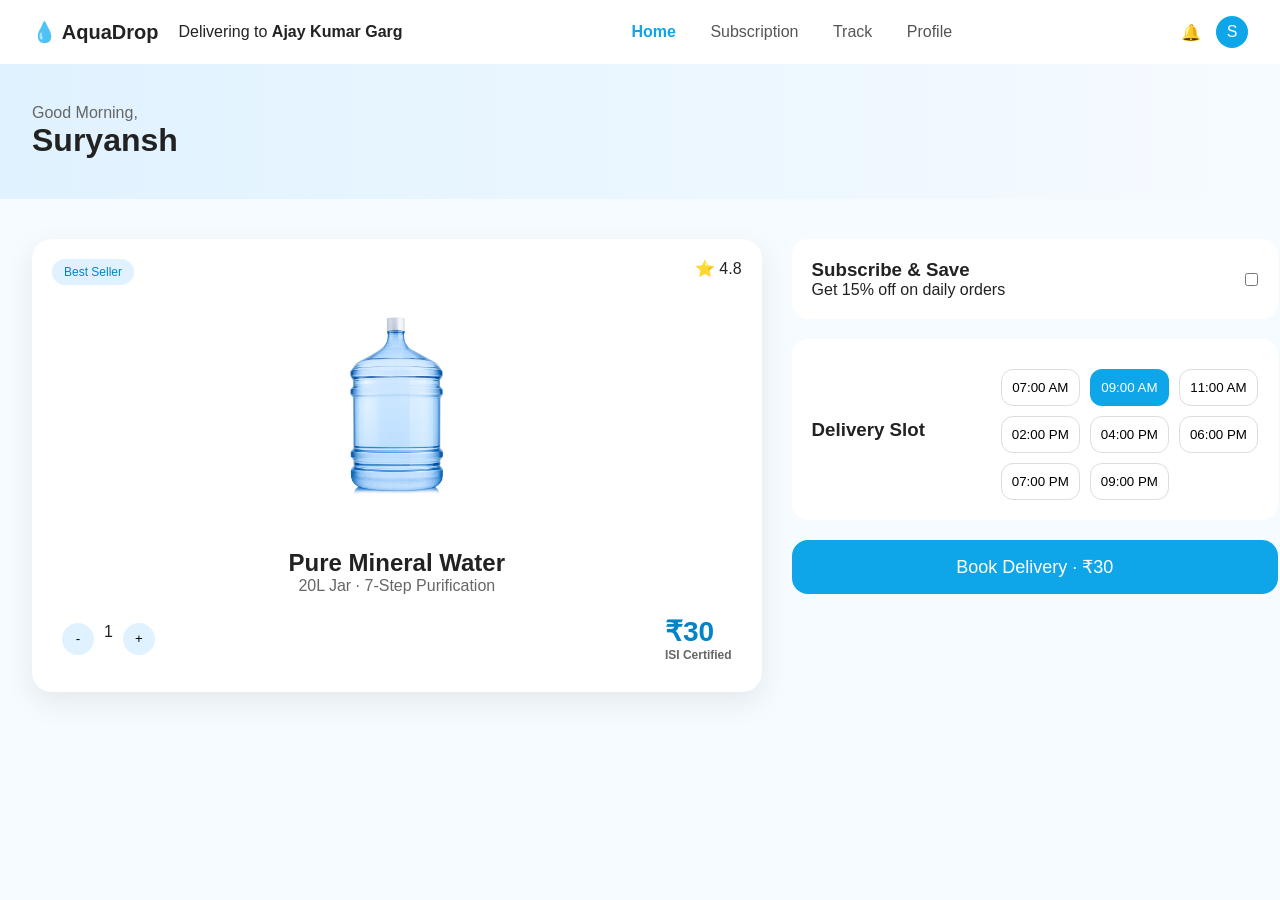
==== index.html @ 6c85db41 "water delivery website" ====
<!DOCTYPE html>
<html lang="en">
<head>
  <meta charset="UTF-8" />
  <title>Water Delivery</title>
  <link rel="stylesheet" href="style.css" />
</head>
<body>

<header class="navbar">
  <div class="nav-left">
    <div class="logo">💧 AquaDrop</div>
    <div class="location">Delivering to <strong>Ajay Kumar Garg</strong></div>
  </div>

  <nav class="nav-center">
    <a href="index.html" class="active">Home</a>
    <a href="subscription.html">Subscription</a>
    <a href="track.html">Track</a>
    <a href="profile.html">Profile</a>
  </nav>

  <div class="nav-right">
    🔔 <div class="avatar">S</div>
  </div>
</header>

<section class="greeting">
  <p>Good Morning,</p>
  <h1>Suryansh</h1>
</section>

<section class="main">

  <div class="product-card">
    <span class="badge">Best Seller</span>
    <span class="rating">⭐ 4.8</span>

    <img src="water1.png" />

    <h2>Pure Mineral Water</h2>
    <p class="subtitle">20L Jar · 7-Step Purification</p>

    <div class="price-row">
      <div class="quantity">
        <button>-</button><span>1</span><button>+</button>
      </div>

      <div class="price">
        ₹30
        <small>ISI Certified</small>
      </div>
    </div>
  </div>

  <div class="side-panel">

    <div class="card">
      <div>
        <h3>Subscribe & Save</h3>
        <p>Get 15% off on daily orders</p>
      </div>
      <input type="checkbox" />
    </div>

    <div class="card">
      <h3>Delivery Slot</h3>
      <div class="slots">
        <button>07:00 AM</button>
        <button class="active">09:00 AM</button>
        <button>11:00 AM</button>
        <button>02:00 PM</button>
        <button>04:00 PM</button>
        <button>06:00 PM</button>
        <button>07:00 PM</button>
        <button>09:00 PM</button>
      </div>
    </div>

    <button class="book-btn" onclick="location.href='track.html'">
      Book Delivery · ₹30
    </button>

  </div>
</section>

</body>
</html>
---- style.css ----
* {
  margin: 0;
  padding: 0;
  box-sizing: border-box;
  font-family: "Segoe UI", sans-serif;
}

body {
  background: #f6fbff;
  color: #222;
}

.navbar {
  display: flex;
  justify-content: space-between;
  align-items: center;
  padding: 16px 32px;
  background: white;
  box-shadow: 0 2px 10px rgba(0,0,0,0.05);
}

.nav-left {
  display: flex;
  gap: 20px;
  align-items: center;
}

.logo {
  font-weight: bold;
  font-size: 20px;
}

.nav-center a {
  margin: 0 15px;
  text-decoration: none;
  color: #555;
  cursor: pointer;
}

.nav-center .active {
  color: #0ea5e9;
  font-weight: 600;
}

.nav-right {
  display: flex;
  gap: 15px;
  align-items: center;
}

.avatar {
  background: #0ea5e9;
  color: white;
  width: 32px;
  height: 32px;
  border-radius: 50%;
  display: grid;
  place-items: center;
}


.greeting {
  padding: 40px 32px;
  background: linear-gradient(to right, #e0f2ff, #f6fbff);
}

.greeting p {
  color: #666;
}

.greeting h1 {
  font-size: 32px;
}


.main {
  display: grid;
  grid-template-columns: 60% 40%;
  gap: 30px;
  padding: 40px 32px;
}


.product-card {
  background: white;
  border-radius: 20px;
  padding: 30px;
  position: relative;
  box-shadow: 0 10px 30px rgba(0,0,0,0.08);
}

.badge {
  position: absolute;
  top: 20px;
  left: 20px;
  background: #e0f2ff;
  color: #0284c7;
  padding: 6px 12px;
  border-radius: 20px;
  font-size: 12px;
}

.rating {
  position: absolute;
  top: 20px;
  right: 20px;
}

.product-card img {
  display: block;
  margin: 40px auto 20px;
  height: 220px;
}

.product-card h2 {
  text-align: center;
}

.subtitle {
  text-align: center;
  color: #666;
  margin-bottom: 20px;
}

.price-row {
  display: flex;
  justify-content: space-between;
  align-items: center;
}

.quantity {
  display: flex;
  gap: 10px;
}

.quantity button {
  width: 32px;
  height: 32px;
  border-radius: 50%;
  border: none;
  background: #e0f2ff;
  cursor: pointer;
}

.price {
  font-size: 28px;
  color: #0284c7;
  font-weight: bold;
}

.price small {
  display: block;
  font-size: 12px;
  color: #666;
}


.side-panel .card {
  background: white;
  border-radius: 16px;
  padding: 20px;
  margin-bottom: 20px;
  display: flex;
  justify-content: space-between;
  align-items: center;
}

.slots {
  display: grid;
  grid-template-columns: repeat(3, 1fr);
  gap: 10px;
  margin-top: 10px;
}

.slots button {
  padding: 10px;
  border-radius: 12px;
  border: 1px solid #ddd;
  background: white;
  cursor: pointer;
}

.slots .active {
  background: #0ea5e9;
  color: white;
  border: none;
}


.book-btn {
  width: 100%;
  padding: 16px;
  font-size: 18px;
  background: #0ea5e9;
  color: white;
  border: none;
  border-radius: 16px;
  cursor: pointer;
}

.page-header {
  padding: 50px 32px;
  text-align: center;
  background: linear-gradient(to right, #e0f2ff, #f6fbff);
}

.page-header h1 {
  font-size: 36px;
}

.page-header p {
  color: #666;
  margin-top: 10px;
}

.plans {
  display: grid;
  grid-template-columns: repeat(3, 1fr);
  gap: 30px;
  padding: 50px 32px;
}

.plan-card {
  background: white;
  border-radius: 20px;
  padding: 30px;
  box-shadow: 0 10px 30px rgba(0,0,0,0.08);
  position: relative;
  transition: transform 0.2s ease;
}

.plan-card:hover {
  transform: translateY(-6px);
}

.plan-card h2 {
  font-size: 24px;
}

.plan-card .desc {
  color: #666;
  margin: 5px 0 15px;
}

.plan-card h3 {
  font-size: 32px;
  color: #0284c7;
}

.plan-card h3 span {
  font-size: 14px;
  color: #666;
}

.plan-card ul {
  list-style: none;
  margin: 20px 0;
}

.plan-card ul li {
  margin-bottom: 10px;
}

.plan-card button {
  width: 100%;
  padding: 14px;
  border-radius: 14px;
  border: none;
  background: #0ea5e9;
  color: white;
  font-size: 16px;
  cursor: pointer;
}

.plan-card.popular {
  border: 2px solid #0ea5e9;
}

.plan-card .tag {
  position: absolute;
  top: -12px;
  right: 20px;
  background: #0ea5e9;
  color: white;
  padding: 6px 12px;
  border-radius: 20px;
  font-size: 12px;
}

.trust-strip {
  display: flex;
  justify-content: space-around;
  padding: 25px;
  background: white;
  font-weight: 500;
}
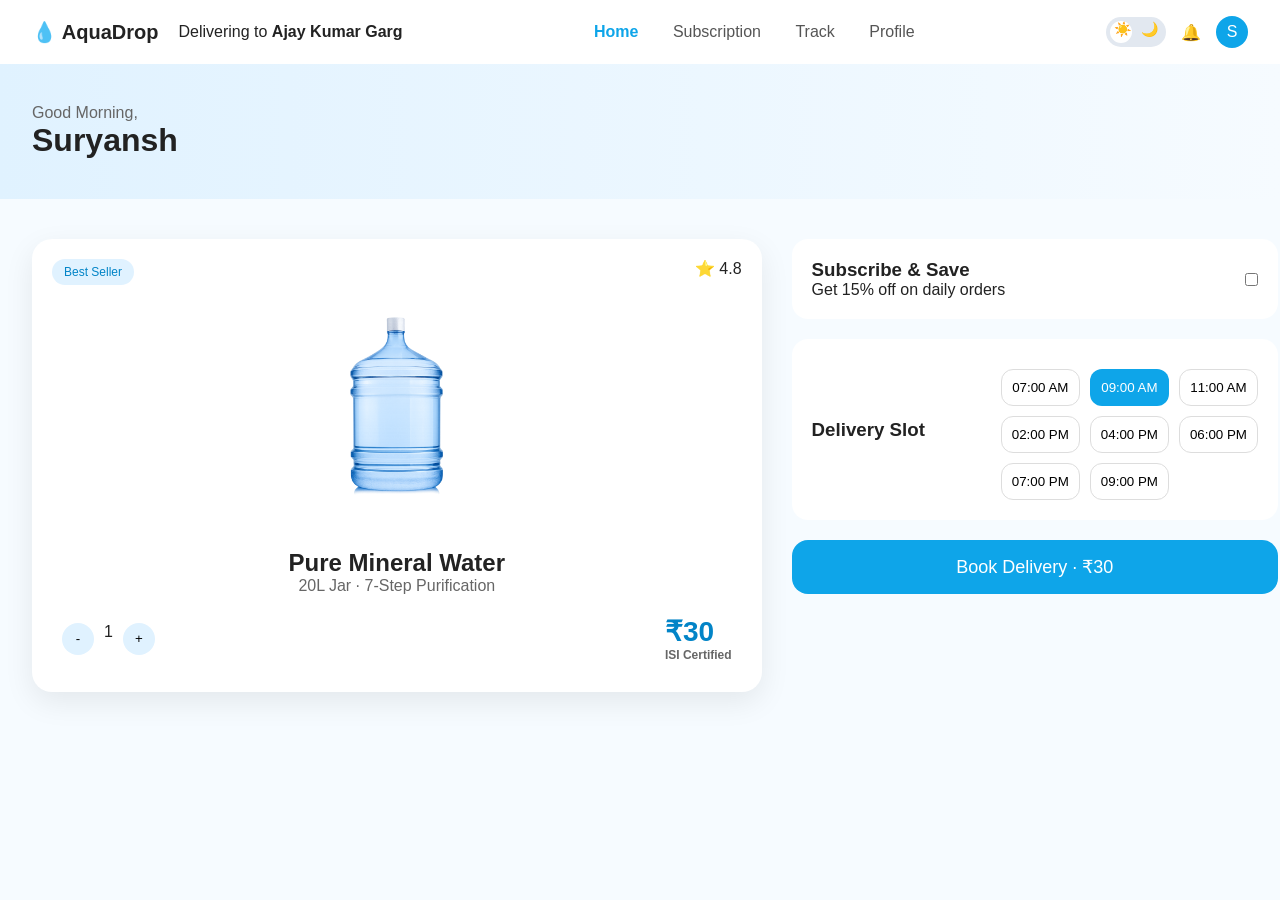
==== commit 082d0c6b: "adding dark mode" ====
--- a/index.html
+++ b/index.html
@@ -21,8 +21,16 @@
   </nav>
 
   <div class="nav-right">
-    🔔 <div class="avatar">S</div>
-  </div>
+  <label class="theme-switch">
+  <input type="checkbox" id="darkToggle">
+  <span class="slider">
+    <span class="icon sun">☀️</span>
+    <span class="icon moon">🌙</span>
+  </span>
+</label>
+  🔔 
+  <div class="avatar">S</div>
+</div>
 </header>
 
 <section class="greeting">
@@ -83,6 +91,7 @@
 
   </div>
 </section>
+<script src="script.js"></script>
 
 </body>
 </html>
--- a/style.css
+++ b/style.css
@@ -294,3 +294,123 @@
   background: white;
   font-weight: 500;
 }
+/* Smooth transition */
+body {
+  transition: background 0.3s ease, color 0.3s ease;
+}
+
+/* Dark mode styles */
+body.dark {
+  background: #0f172a;
+  color: #f1f5f9;
+}
+
+body.dark .navbar,
+body.dark .product-card,
+body.dark .card,
+body.dark .plan-card,
+body.dark .profile-card,
+body.dark .track-box {
+  background: #1e293b;
+  box-shadow: none;
+}
+
+body.dark .nav-center a {
+  color: #cbd5e1;
+}
+
+body.dark .nav-center .active {
+  color: #38bdf8;
+}
+
+body.dark .price,
+body.dark h3 {
+  color: #38bdf8;
+}
+
+body.dark .page-header {
+  background: linear-gradient(to right, #0f172a, #1e293b);
+}
+
+/* Dark button style */
+.dark-btn {
+  border: none;
+  background: transparent;
+  font-size: 18px;
+  cursor: pointer;
+}
+/* THEME SWITCH SLIDER */
+.theme-switch {
+  position: relative;
+  display: inline-block;
+  width: 60px;
+  height: 30px;
+}
+
+.theme-switch input {
+  opacity: 0;
+  width: 0;
+  height: 0;
+}
+
+.slider {
+  position: absolute;
+  cursor: pointer;
+  background-color: #e2e8f0;
+  border-radius: 34px;
+  top: 0;
+  left: 0;
+  right: 0;
+  bottom: 0;
+  transition: 0.4s;
+}
+
+.slider::before {
+  content: "";
+  position: absolute;
+  height: 22px;
+  width: 22px;
+  left: 4px;
+  bottom: 4px;
+  background-color: white;
+  border-radius: 50%;
+  transition: 0.4s;
+}
+
+
+input:checked + .slider {
+  background-color: #0ea5e9;
+}
+
+input:checked + .slider::before {
+  transform: translateX(30px);
+}
+
+
+
+.icon {
+  position: absolute;
+  top: 4px;
+  font-size: 14px;
+}
+
+.sun {
+  left: 8px;
+}
+
+.moon {
+  right: 8px;
+}
+
+
+body.dark .greeting {
+  background: radial-gradient(circle at left, #1e293b, #0f172a);
+}
+
+body.dark .greeting p {
+  color: #94a3b8;
+}
+
+body.dark .greeting h1 {
+  color: #f1f5f9;
+}
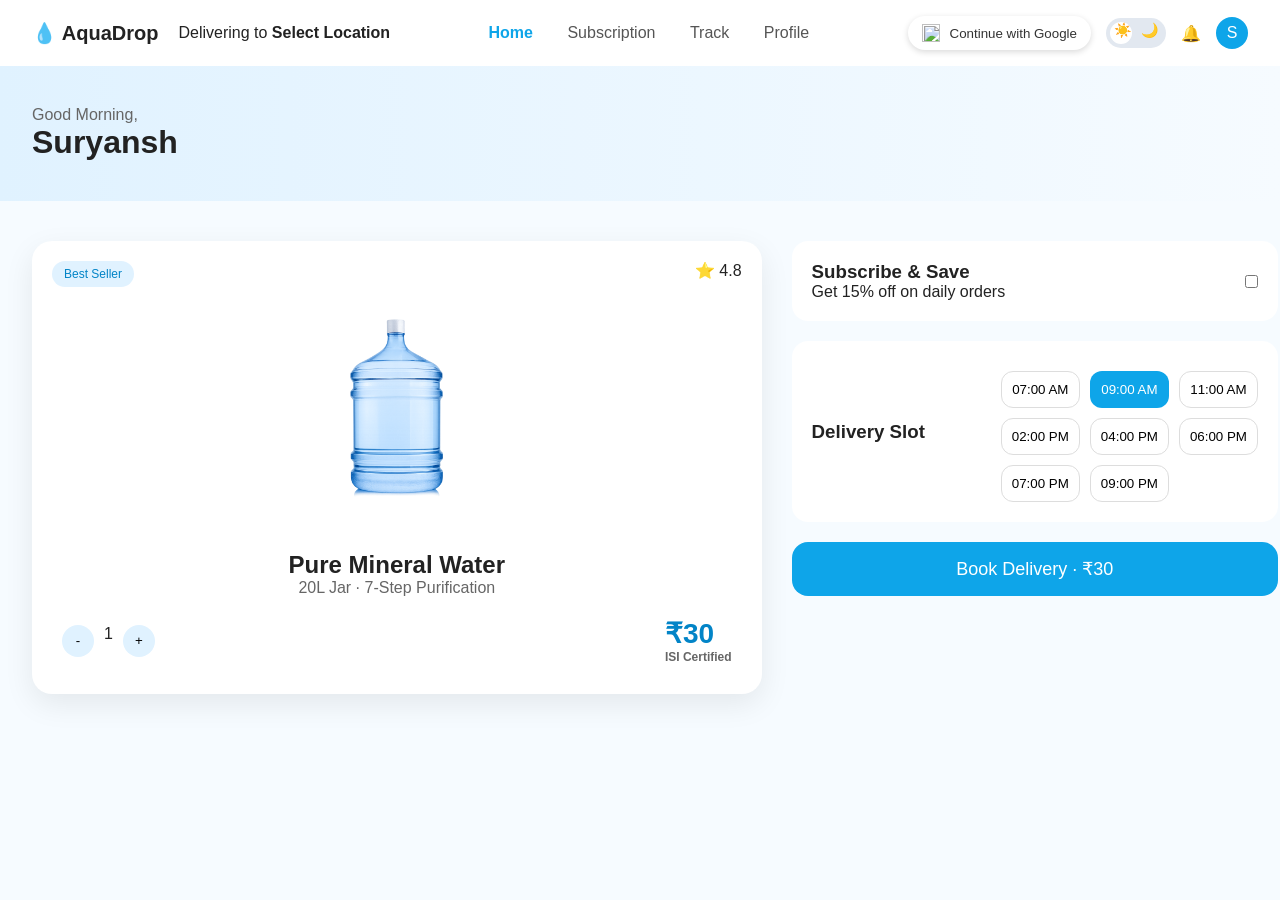
==== commit 1452bd87: "connecting database" ====
--- a/index.html
+++ b/index.html
@@ -10,7 +10,9 @@
 <header class="navbar">
   <div class="nav-left">
     <div class="logo">💧 AquaDrop</div>
-    <div class="location">Delivering to <strong>Ajay Kumar Garg</strong></div>
+    <div class="location" onclick="goToAddress()" style="cursor:pointer;">
+  Delivering to <strong id="userLocation">Select Location</strong>
+</div>
   </div>
 
   <nav class="nav-center">
@@ -21,6 +23,10 @@
   </nav>
 
   <div class="nav-right">
+    <button class="google-btn" onclick="loginWithGoogle()">
+  <img src="https://www.gstatic.com/firebasejs/ui/2.0.0/images/auth/google.svg" />
+  Continue with Google
+</button>
   <label class="theme-switch">
   <input type="checkbox" id="darkToggle">
   <span class="slider">
@@ -51,11 +57,13 @@
 
     <div class="price-row">
       <div class="quantity">
-        <button>-</button><span>1</span><button>+</button>
-      </div>
+  <button onclick="decreaseQty()">-</button>
+  <span id="qty">1</span>
+  <button onclick="increaseQty()">+</button>
+</div>
 
       <div class="price">
-        ₹30
+  ₹<span id="price">30</span>
         <small>ISI Certified</small>
       </div>
     </div>
@@ -85,13 +93,13 @@
       </div>
     </div>
 
-    <button class="book-btn" onclick="location.href='track.html'">
+    <button class="book-btn" onclick="goToDetails()">
       Book Delivery · ₹30
     </button>
 
   </div>
 </section>
-<script src="script.js"></script>
+<script type="module" src="script.js"></script>
 
 </body>
 </html>
--- a/style.css
+++ b/style.css
@@ -413,4 +413,28 @@
 
 body.dark .greeting h1 {
   color: #f1f5f9;
+}
+.google-btn {
+  display: flex;
+  align-items: center;
+  gap: 10px;
+  padding: 8px 14px;
+  border-radius: 25px;
+  border: none;
+  background: white;
+  color: #333;
+  font-weight: 500;
+  cursor: pointer;
+  box-shadow: 0 2px 6px rgba(0,0,0,0.15);
+  transition: all 0.2s ease;
+}
+
+.google-btn img {
+  width: 18px;
+  height: 18px;
+}
+
+.google-btn:hover {
+  transform: scale(1.05);
+  box-shadow: 0 4px 10px rgba(0,0,0,0.2);
 }
